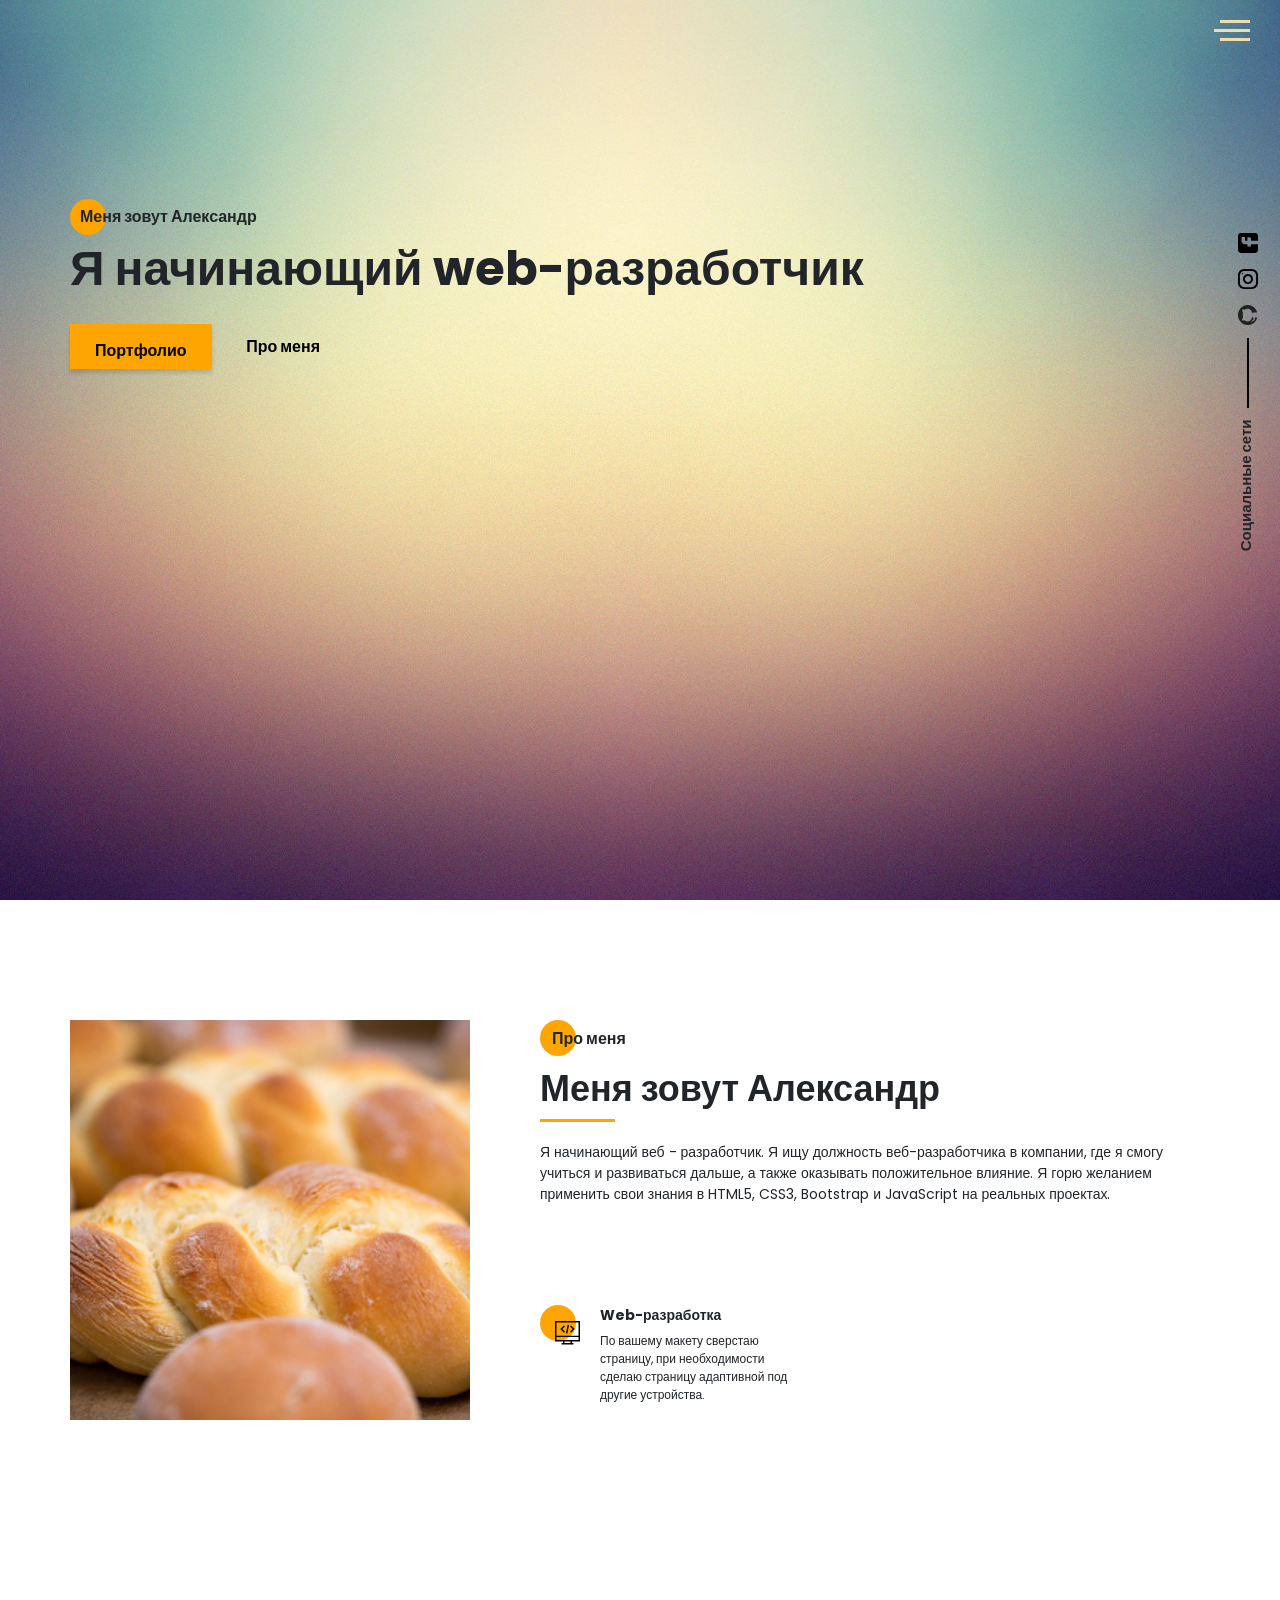
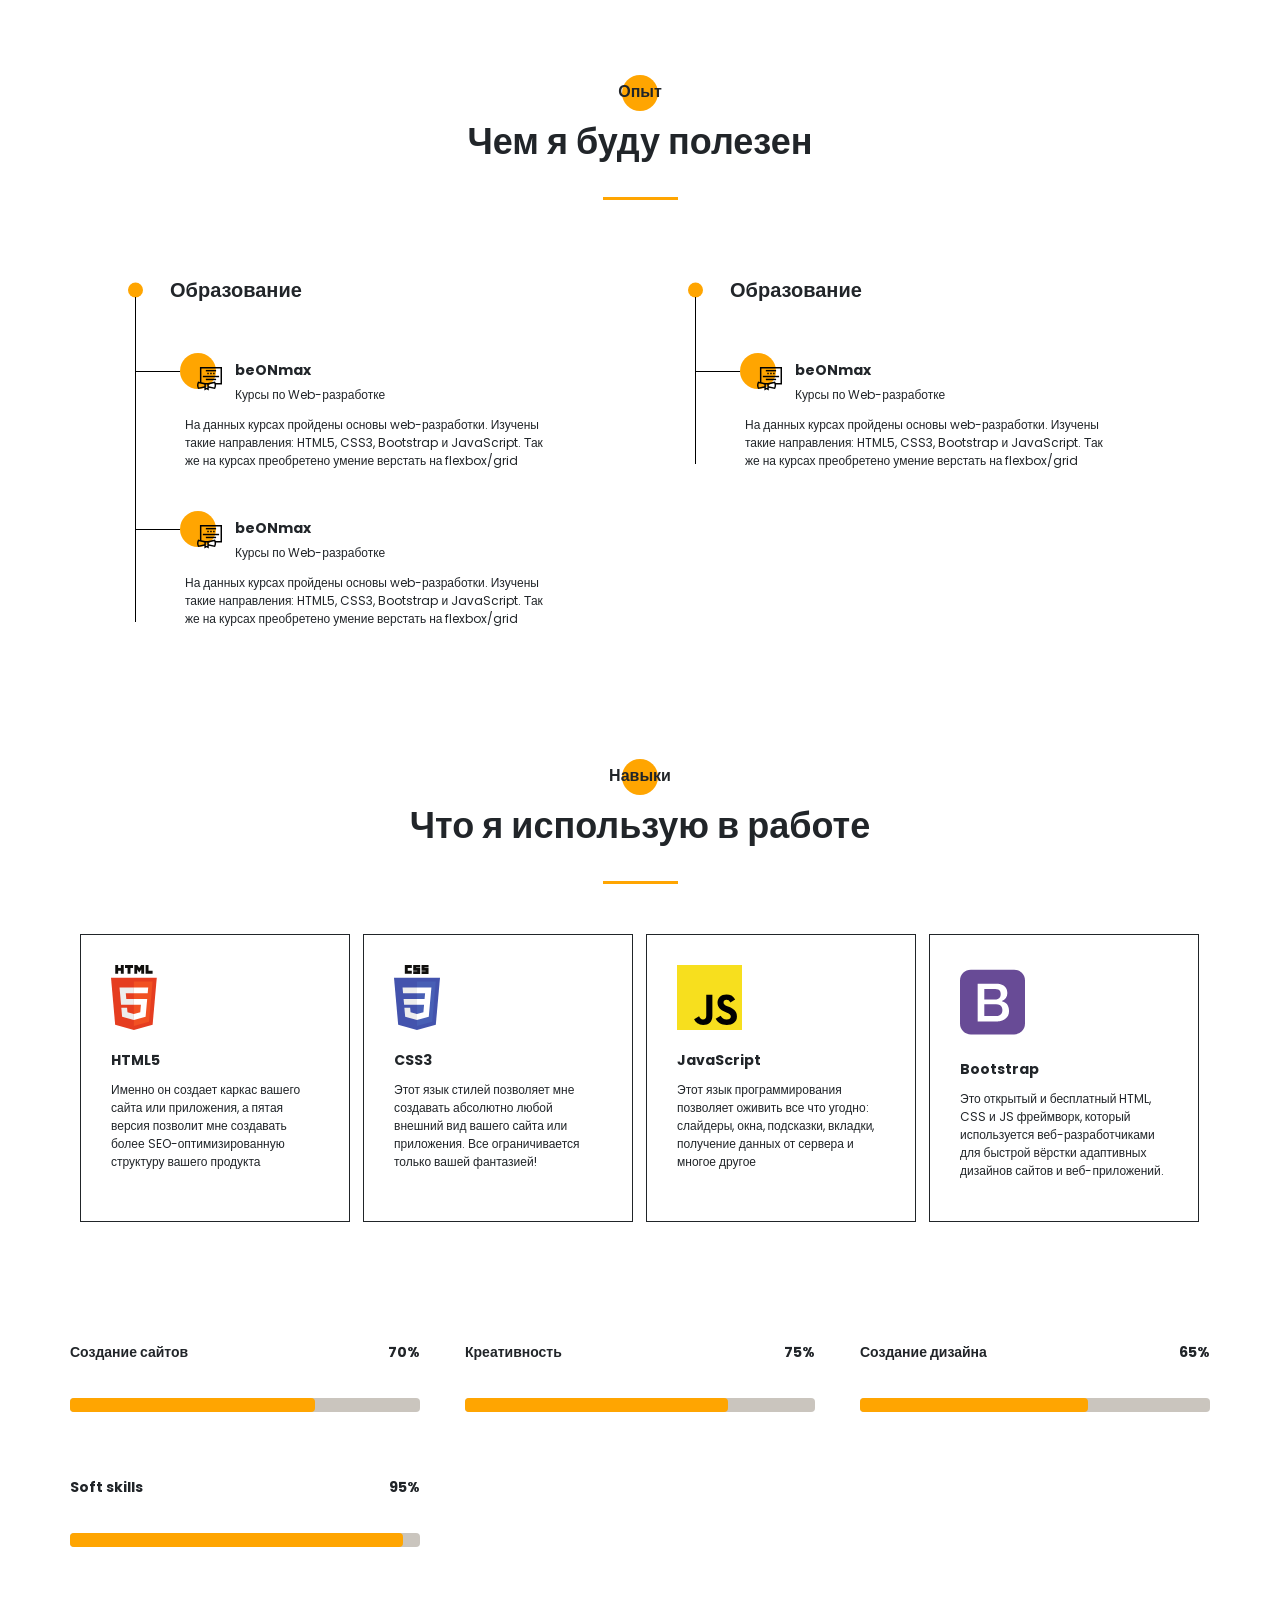
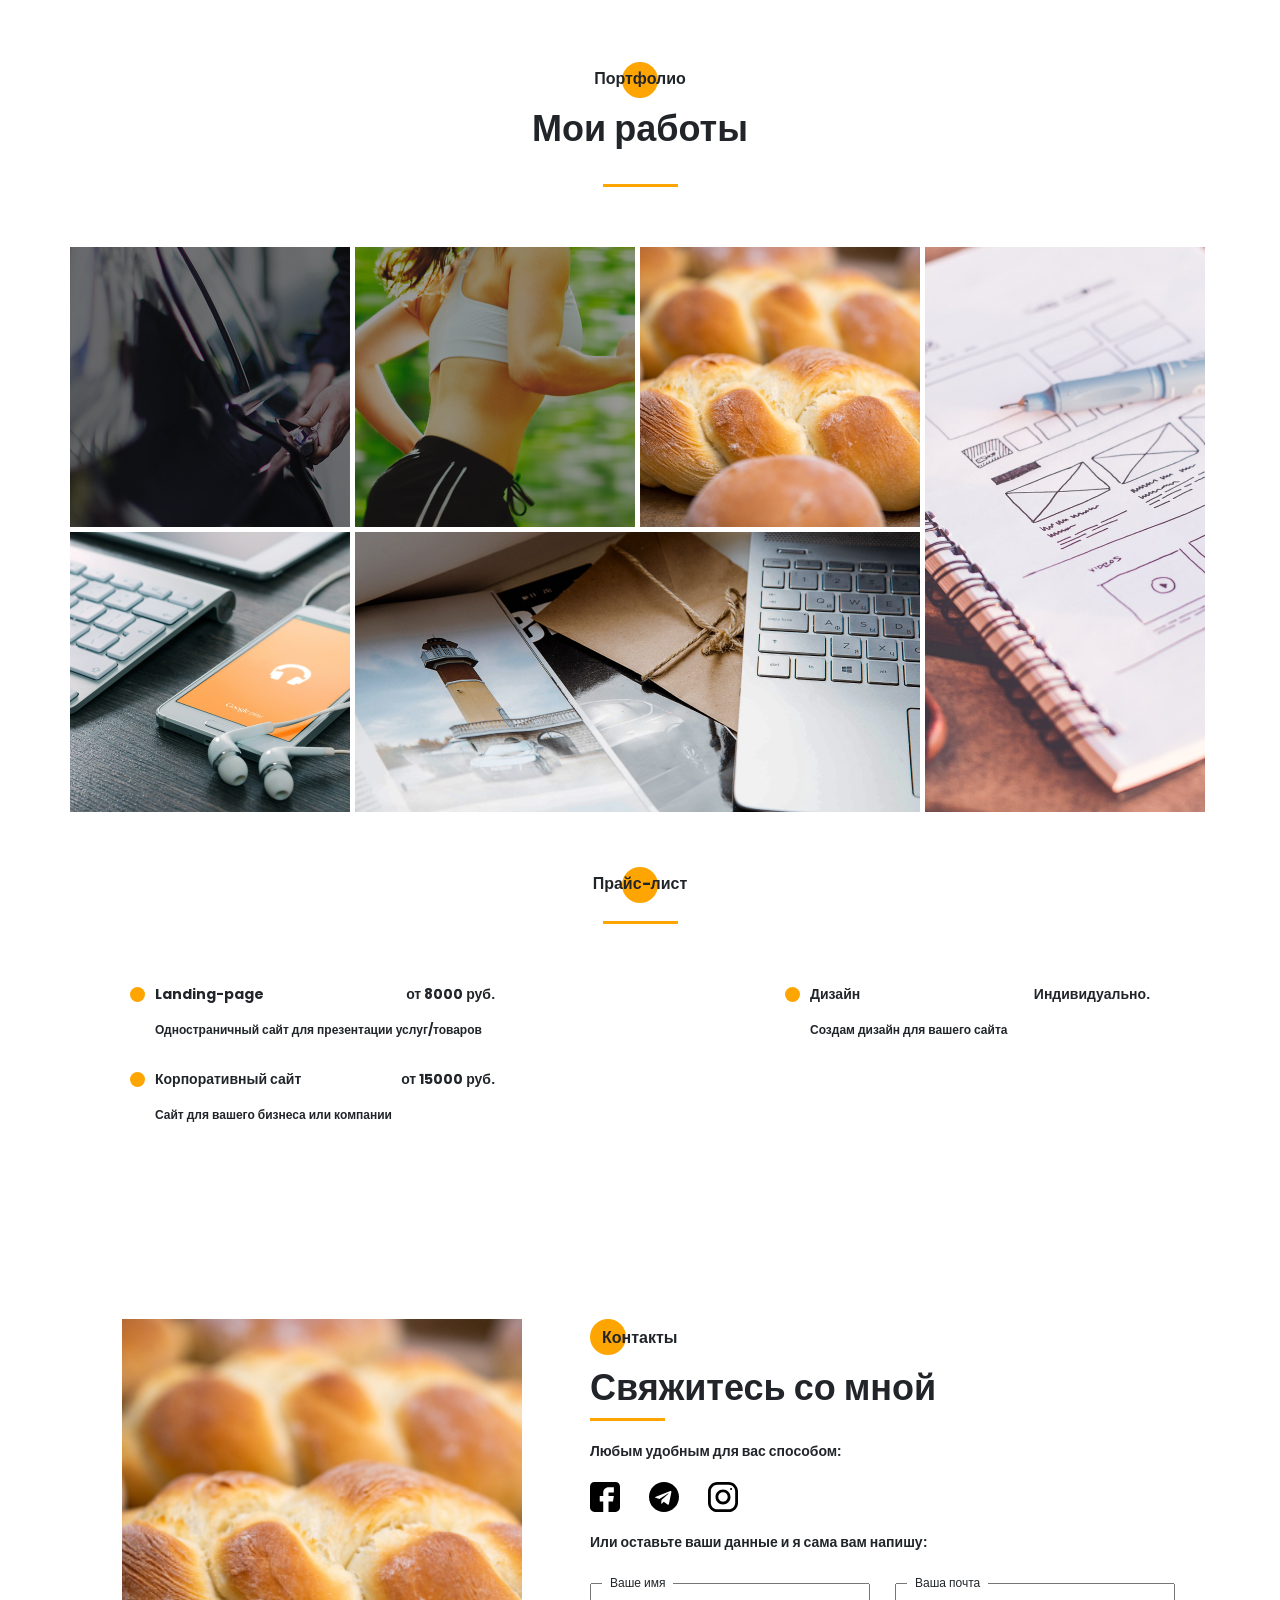
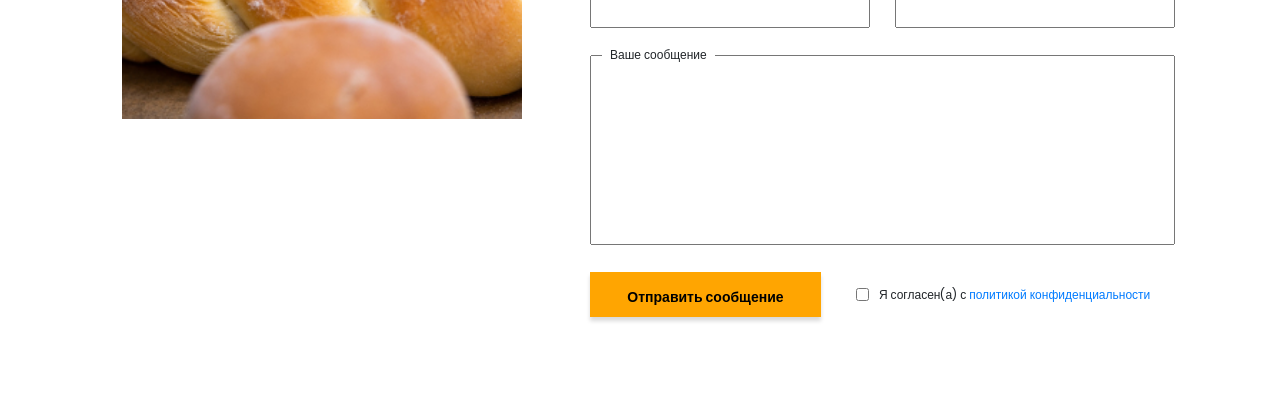
==== src/index.html @ ff9dccf9 "portfolio" ====
<!DOCTYPE html>
<html lang="ru">
<head>
    <!-- отредактировать метатеги -->
    <meta charset="UTF-8">
    <meta name="viewport" content="width=device-width, initial-scale=1.0">
    <meta http-equiv="X-UA-Compatible" content="ie=edge">
    <title>Portfolio</title>
    <meta name="title" content="Мое портфолио">
    <meta name="description" content="Здесь вы сможете ознакомиться с моими работами и узнать больше обо мне">

    <!-- Open Graph / Facebook -->
    <meta property="og:type" content="website">
    <meta property="og:url" content="https://metatags.io/">
    <meta property="og:title" content="Мое портфолио">
    <meta property="og:description" content="Здесь вы сможете ознакомиться с моими работами и узнать больше обо мне">
    <meta property="og:image" content="https://metatags.io/assets/meta-tags-16a33a6a8531e519cc0936fbba0ad904e52d35f34a46c97a2c9f6f7dd7d336f2.png">

    <!-- Twitter -->
    <meta property="twitter:card" content="summary_large_image">
    <meta property="twitter:url" content="https://metatags.io/">
    <meta property="twitter:title" content="Мое портфолио">
    <meta property="twitter:description" content="Здесь вы сможете ознакомиться с моими работами и узнать больше обо мне">
    <meta property="twitter:image" content="https://metatags.io/assets/meta-tags-16a33a6a8531e519cc0936fbba0ad904e52d35f34a46c97a2c9f6f7dd7d336f2.png">

    <!-- Favicon  -->
    <link rel="shortcut icon" href="icons/favicon/NK.png" type="image/x-icon">
    <link rel="icon" href="icons/favicon/NK.png" type="image/x-icon">
    <link rel="manifest" href="icons/favicon//manifest.json">
    <meta name="msapplication-TileColor" content="#ffffff">
    <meta name="msapplication-TileImage" content="icons/favicon//ms-icon-144x144.png">
    <meta name="theme-color" content="#ffffff">

    <link rel="stylesheet" href="css/style.min.css">
</head>
<body>
    <aside class="sidepanel">
        <a href="" class="sidepanel__link">
            <svg width="20" height="20" viewBox="0 0 20 20" fill="none" xmlns="http://www.w3.org/2000/svg">
            <path d="M-7.46167e-07 2.92969L-1.28061e-07 17.0703C-5.74539e-08 18.6856 1.31439 20 2.92969 20L17.0703 20C18.6856 20 20 18.6856 20 17.0703L20 11.1719L12.9297 11.1719L12.9297 13.5156L9.41406 13.5156L9.41406 11.1719L7.03125 11.1719C5.09262 11.1719 3.51562 9.59488 3.51562 7.65625L3.51562 4.10156L7.03125 4.10156L7.03125 7.65625L9.41406 7.65625L9.41406 4.10156L12.9297 4.6875L12.9297 7.65625L20 7.65625L20 2.92969C20 1.31439 18.6856 -8.16774e-07 17.0703 -7.46167e-07L2.92969 -1.28061e-07C1.31439 -5.74539e-08 -8.16774e-07 1.31439 -7.46167e-07 2.92969Z" fill="black"/>
            </svg>
            </a>
        <a href="" class="sidepanel__link"><svg width="20" height="20" viewBox="0 0 20 20" fill="none" xmlns="http://www.w3.org/2000/svg">
            <path d="M-6.01032e-07 6.25L-2.73196e-07 13.75C-1.22337e-07 17.2012 2.79875 20 6.25 20L13.75 20C17.2013 20 20 17.2012 20 13.75L20 6.25C20 2.79875 17.2012 -7.51891e-07 13.75 -6.01032e-07L6.25 -2.73196e-07C2.79875 -1.22337e-07 -7.51891e-07 2.79875 -6.01032e-07 6.25ZM13.75 1.875C16.1625 1.875 18.125 3.8375 18.125 6.25L18.125 13.75C18.125 16.1625 16.1625 18.125 13.75 18.125L6.25 18.125C3.8375 18.125 1.875 16.1625 1.875 13.75L1.875 6.25C1.875 3.8375 3.8375 1.875 6.25 1.875L13.75 1.875Z" fill="black"/>
            <path d="M5 10C5 12.7612 7.23875 15 10 15C12.7613 15 15 12.7612 15 10C15 7.23875 12.7612 5 10 5C7.23875 5 5 7.23875 5 10ZM13.125 10C13.125 11.7225 11.7225 13.125 10 13.125C8.27625 13.125 6.875 11.7225 6.875 10C6.875 8.2775 8.27625 6.875 10 6.875C11.7225 6.875 13.125 8.2775 13.125 10Z" fill="black"/>
            <path d="M5.29123 4.625C5.29123 4.25704 4.99295 3.95875 4.62499 3.95875C4.25703 3.95875 3.95874 4.25704 3.95874 4.625C3.95874 4.99296 4.25703 5.29125 4.62499 5.29125C4.99295 5.29125 5.29123 4.99296 5.29123 4.625Z" fill="black"/>
            </svg>
            </a>
        <a href="" class="sidepanel__link"><svg width="19" height="20" viewBox="0 0 19 20" fill="none" xmlns="http://www.w3.org/2000/svg">
            <path d="M-4.37114e-07 9.99951C-1.95608e-07 15.5245 4.36167 19.9995 9.74107 19.9995C14.0457 19.9995 17.6962 17.1345 18.9832 13.162C19.0749 12.662 18.7734 12.4787 18.5148 12.4787C18.2835 12.4787 17.6706 12.487 16.8585 12.4912C17.4459 15.2728 15.5517 15.8595 15.5517 15.8595C14.4274 16.3145 14.1267 16.972 14.1267 16.972C13.5228 17.8778 13.5352 16.902 13.5352 16.902C13.603 15.8978 14.5389 15.3703 14.5389 15.3703C16.0283 14.4787 15.5979 13.0295 15.3493 12.4578C14.719 12.3678 14.2903 12.1103 14.0466 11.8245C13.8029 14.0453 12.9652 16.3795 9.23304 16.3795C8.16988 16.3795 7.30085 15.992 6.61933 15.3503C6.37316 15.4628 5.3827 15.8003 4.04116 15.2628C4.04116 15.2628 3.78012 14.4253 5.03988 12.5128C4.82345 11.7128 4.71606 10.8628 4.7111 10.0128C4.71606 9.16284 4.82345 8.31285 5.03988 7.51284C3.78012 5.61285 4.04116 4.77535 4.04116 4.77535C5.3827 4.23785 6.37316 4.57534 6.61933 4.67535C7.30085 4.03785 8.16988 3.65035 9.23304 3.65035C12.9752 3.65035 13.7987 5.98784 14.0383 8.21284C14.3307 7.86284 14.928 7.53784 15.8408 7.53784C17.1444 7.53784 18.1918 7.55034 18.5082 7.55034C18.7635 7.55034 19.0683 7.37534 18.9708 6.86284C17.692 2.86201 14.0391 -0.000488895 9.74107 -0.000488707C4.36167 -0.000488472 -6.7851e-07 4.47701 -4.37114e-07 9.99951Z" fill="#212121"/>
            </svg>
            </a>
        <div class="sidepanel__divider"></div>
        <div class="sidepanel__text"><span>Социальные сети</span></div>
    </aside>
    <div class="menu">
        <div class="menu__block">
            <div class="menu__close">
                <svg width="29" height="30" viewBox="0 0 29 30" fill="none" xmlns="http://www.w3.org/2000/svg">
                <path d="M17.1568 14.5231L28.4489 3.23075C29.1837 2.49623 29.1837 1.30861 28.4489 0.574085C27.7144 -0.160437 26.5267 -0.160437 25.7922 0.574085L14.4998 11.8665L3.20781 0.574085C2.47295 -0.160437 1.28567 -0.160437 0.551149 0.574085C-0.183716 1.30861 -0.183716 2.49623 0.551149 3.23075L11.8432 14.5231L0.551149 25.8155C-0.183716 26.55 -0.183716 27.7376 0.551149 28.4721C0.917206 28.8385 1.39852 29.0226 1.87948 29.0226C2.36045 29.0226 2.84141 28.8385 3.20781 28.4721L14.4998 17.1798L25.7922 28.4721C26.1586 28.8385 26.6396 29.0226 27.1205 29.0226C27.6015 29.0226 28.0825 28.8385 28.4489 28.4721C29.1837 27.7376 29.1837 26.55 28.4489 25.8155L17.1568 14.5231Z" fill="black"/>
                </svg>
            </div>
            <nav>
                <ul class="menu__list">
                    <li class="menu__link"><a href="#">ПРО МЕНЯ</a></li>
                    <li class="menu__link"><a href="#">МОЙ ОПЫТ</a></li>
                    <li class="menu__link"><a href="#">МОИ НАВЫКИ</a></li>
                    <li class="menu__link"><a href="#">МОИ РАБОТЫ</a></li>
                    <li class="menu__link"><a href="#">ПРАЙС-ЛИСТ</a></li>
                    <li class="menu__link"><a href="#">КОНТАКТЫ</a></li>
                </ul>
            </nav>
            <div class="menu__social">
                <a href="#">
                    <svg width="20" height="20" viewBox="0 0 20 20" fill="none" xmlns="http://www.w3.org/2000/svg">
                    <path d="M17.0698 0L2.9292 0C1.3139 0 -0.000488281 1.31439 -0.000488281 2.92969L-0.000488281 17.0703C-0.000488281 18.6856 1.3139 20 2.9292 20L8.82764 20L8.82764 12.9297L6.48389 12.9297L6.48389 9.41406L8.82764 9.41406L8.82764 7.03125C8.82764 5.09262 10.4046 3.51563 12.3433 3.51563L15.8979 3.51563L15.8979 7.03125L12.3433 7.03125L12.3433 9.41406L15.8979 9.41406L15.312 12.9297L12.3433 12.9297L12.3433 20L17.0698 20C18.6851 20 19.9995 18.6856 19.9995 17.0703L19.9995 2.92969C19.9995 1.31439 18.6851 0 17.0698 0Z" fill="black"/>
                    </svg>
                    </a>
                <a href="#"><svg width="20" height="20" viewBox="0 0 20 20" fill="none" xmlns="http://www.w3.org/2000/svg">
                    <path d="M13.7495 0L6.24951 0C2.79826 0 -0.000488281 2.79875 -0.000488281 6.25L-0.000488281 13.75C-0.000488281 17.2013 2.79826 20 6.24951 20L13.7495 20C17.2008 20 19.9995 17.2013 19.9995 13.75L19.9995 6.25C19.9995 2.79875 17.2008 0 13.7495 0ZM18.1245 13.75C18.1245 16.1625 16.162 18.125 13.7495 18.125L6.24951 18.125C3.83701 18.125 1.87451 16.1625 1.87451 13.75L1.87451 6.25C1.87451 3.8375 3.83701 1.875 6.24951 1.875L13.7495 1.875C16.162 1.875 18.1245 3.8375 18.1245 6.25L18.1245 13.75Z" fill="black"/>
                    <path d="M9.99951 5C7.23826 5 4.99951 7.23875 4.99951 10C4.99951 12.7613 7.23826 15 9.99951 15C12.7608 15 14.9995 12.7613 14.9995 10C14.9995 7.23875 12.7608 5 9.99951 5ZM9.99951 13.125C8.27701 13.125 6.87451 11.7225 6.87451 10C6.87451 8.27625 8.27701 6.875 9.99951 6.875C11.722 6.875 13.1245 8.27625 13.1245 10C13.1245 11.7225 11.722 13.125 9.99951 13.125Z" fill="black"/>
                    <path d="M15.3745 5.29123C15.7425 5.29123 16.0408 4.99295 16.0408 4.62499C16.0408 4.25703 15.7425 3.95874 15.3745 3.95874C15.0065 3.95874 14.7083 4.25703 14.7083 4.62499C14.7083 4.99295 15.0065 5.29123 15.3745 5.29123Z" fill="black"/>
                    </svg></a>
                <a href="#"><svg width="20" height="19" viewBox="0 0 20 19" fill="none" xmlns="http://www.w3.org/2000/svg">
                    <path d="M10 0C4.475 0 0 4.36167 0 9.74107C0 14.0457 2.865 17.6962 6.8375 18.9832C7.3375 19.0749 7.52083 18.7734 7.52083 18.5148C7.52083 18.2835 7.5125 17.6706 7.50833 16.8585C4.72667 17.4459 4.14 15.5517 4.14 15.5517C3.685 14.4274 3.0275 14.1267 3.0275 14.1267C2.12167 13.5228 3.0975 13.5352 3.0975 13.5352C4.10167 13.603 4.62917 14.5389 4.62917 14.5389C5.52083 16.0283 6.97 15.5979 7.54167 15.3493C7.63167 14.719 7.88917 14.2903 8.175 14.0466C5.95417 13.8029 3.62 12.9652 3.62 9.23304C3.62 8.16988 4.0075 7.30085 4.64917 6.61934C4.53667 6.37317 4.19917 5.3827 4.73667 4.04116C4.73667 4.04116 5.57417 3.78012 7.48667 5.03988C8.28667 4.82345 9.13667 4.71606 9.98667 4.7111C10.8367 4.71606 11.6867 4.82345 12.4867 5.03988C14.3867 3.78012 15.2242 4.04116 15.2242 4.04116C15.7617 5.3827 15.4242 6.37317 15.3242 6.61934C15.9617 7.30085 16.3492 8.16988 16.3492 9.23304C16.3492 12.9752 14.0117 13.7987 11.7867 14.0383C12.1367 14.3307 12.4617 14.928 12.4617 15.8408C12.4617 17.1444 12.4492 18.1918 12.4492 18.5082C12.4492 18.7635 12.6242 19.0683 13.1367 18.9708C17.1375 17.692 20 14.0391 20 9.74107C20 4.36167 15.5225 0 10 0Z" fill="#212121"/>
                    </svg>
                    </a>
            </div>
        </div>
        <div class="menu__overlay"></div>
    </div>
    <section class="promo">
        <div class="hamburger">
            <span></span>
            <span class="long"></span>
            <span></span>
        </div>
        <div class="container">
            <div class="title title__fz16 promo__subtitle">Меня зовут Александр</div>
            <h1 class="title title__fz48 promo__title">
                Я начинающий web-разработчик 
            </h1>
            <div class="promo__btn">
                <a href="#" class="promo__link btn">Портфолио</a>
                <a href="#" class="promo__link ">Про меня</a>
            </div>
        </div>
    </section>
    <section class="about">
        <div class="container">
            <div class="about__wrapper">
                <div class="about__photo">
                    <img src="img/works/bread.jpg" alt="">
                </div>
                <div class="about__descr">
                    <h2 class="title title__fz16 about__title">Про меня </h2>
                    <div class="title title__fz36 about__subtitle">
                    Меня зовут Александр
                    </div>
                    <div class="divider"></div>
                    <p class="about__text">
                    Я начинающий веб - разработчик. Я ищу должность веб-разработчика в  компании, где я смогу учиться и развиваться дальше, а также оказывать положительное влияние. Я горю желанием применить свои знания в HTML5, CSS3, Bootstrap  и JavaScript на реальных проектах.

                    </p>
                </div>
                <div class="about__skills">
                    <div class="about__skills-item">
                        <div class="about__skills-circle">
                            <img  src="icons/about_me/web_development.svg" alt="">
                        </div>
                        <div class="">
                            <div class="title title__fz14">Web-разработка</div>
                            <div class="about__skills-text">
                                По вашему макету сверстаю страницу, при необходимости сделаю страницу адаптивной под другие устройства.
                            </div>
                        </div>
                    </div>
                    
                </div>
            </div>
        </div>
    </section>
    <section class="resume">
        <div class="container">
            <h2 class="title title__fz16 title__section-title">Опыт </h2>
                <div class="title title_fz36 title__section-subtitle">
                    Чем я буду полезен
                </div>
            <div class="divider"></div>
            <div class="resume__wrapper">
                <div class="resume__column">
                    <h3 class="title title__fz20 resume__column-title">Образование</h3>
                    <ul>
                        <li>
                            <div class="resume__item">
                                <div class="resume__item-head">
                                    <div class="resume__item-icon">
                                        <img src="icons/experience/courses.svg" alt="courses">
                                    </div>
                                    <h4 class="title title__fz14">beONmax</h4>
                                    <div class="resume__item-location">Курсы по Web-разработке</div>
                                </div>
                                <div class="resume__item-body">
                                    На данных курсах пройдены основы web-разработки. Изучены такие направления: HTML5, CSS3, Bootstrap  и JavaScript. Так же на курсах преобретено умение верстать на flexbox/grid  
                                </div>
                            </div>
                        </li>
                    </ul>
                    <ul>
                        <li>
                            <div class="resume__item">
                                <div class="resume__item-head">
                                    <div class="resume__item-icon">
                                        <img src="icons/experience/courses.svg" alt="courses">
                                    </div>
                                    <h4 class="title title__fz14">beONmax</h4>
                                    <div class="resume__item-location">Курсы по Web-разработке</div>
                                </div>
                                <div class="resume__item-body">
                                    На данных курсах пройдены основы web-разработки. Изучены такие направления: HTML5, CSS3, Bootstrap  и JavaScript. Так же на курсах преобретено умение верстать на flexbox/grid  
                                </div>
                            </div>
                        </li>
                    </ul>
                </div>
                <div class="resume__column">
                    <h3 class="title title__fz20 resume__column-title">Образование</h3>
                    <ul>
                        <li>
                            <div class="resume__item">
                                <div class="resume__item-head">
                                    <div class="resume__item-icon">
                                        <img src="icons/experience/courses.svg" alt="courses">
                                    </div>
                                    <h4 class="title title__fz14">beONmax</h4>
                                    <div class="resume__item-location">Курсы по Web-разработке</div>
                                </div>
                                <div class="resume__item-body">
                                    На данных курсах пройдены основы web-разработки. Изучены такие направления: HTML5, CSS3, Bootstrap  и JavaScript. Так же на курсах преобретено умение верстать на flexbox/grid  
                                </div>
                            </div>
                        </li>
                    </ul>
                </div>
            </div>
        </div>
    </section>
    <section class="tools">
        <div class="container">
            <h2 class="title title__fz16 title__section-title">Навыки </h2>
                <div class="title title__fz36 title__section-subtitle">
                    Что я использую в работе
                </div>
            <div class="divider"></div>
            <div class="tools__wrapper">
                <div class="tools__column">
                    <div class="tools__img">
                        <img src="icons/skills/html5.svg" alt="">
                    </div>
                    <h4 class="title title__fz14">HTML5</h4>
                    <p class="tools__text">
                        Именно он создает каркас вашего сайта или приложения, а пятая версия позволит мне создавать более SEO-оптимизированную структуру вашего продукта
                    </p>
                </div>
                <div class="tools__column">
                    <div class="tools__img">
                        <img src="icons/skills/css3.svg" alt="">
                    </div>
                    <h4 class="title title__fz14">CSS3</h4>
                    <p class="tools__text">
                        Этот язык стилей позволяет мне создавать абсолютно любой внешний вид вашего сайта или приложения. Все ограничивается только вашей фантазией!
                    </p>
                </div>
                <div class="tools__column">
                    <div class="tools__img">
                        <img src="icons/skills/js.svg" alt="">
                    </div>
                    <h4 class="title title__fz14">JavaScript</h4>
                    <p class="tools__text">
                        Этот язык программирования позволяет оживить все что угодно: слайдеры, окна, подсказки, вкладки, получение данных от сервера и многое другое
                    </p>
                </div>
                <div class="tools__column">
                    <div class="tools__img">
                        <img src="icons/skills/bootstrap-brands.svg" alt="">
                    </div>
                    <h4 class="title title__fz14">Bootstrap</h4>
                    <p class="tools__text">
                        Это открытый и бесплатный HTML, CSS и JS фреймворк, который используется веб-разработчиками для быстрой вёрстки адаптивных дизайнов сайтов и веб-приложений.
                    </p>
                </div>
            </div>
            <div class="tools__skills">
                <div class="tools__skills-ratings">
                    <div class="title title__fz14 tools__title">Создание сайтов </div>
                    <div class="title title__fz14 tools__skills-counter">70%</div>
                    <div class="tools__skills-line">
                        <span ></span>
                    </div>
                </div>
                <div class="tools__skills-ratings">
                    <div class="title title__fz14 tools__title">Креативность </div>
                    <div class="title title__fz14 tools__skills-counter">75%</div>
                    <div class="tools__skills-line">
                        <span ></span>
                    </div>
                </div>
                <div class="tools__skills-ratings">
                    <div class="title title__fz14 tools__title">Создание дизайна </div>
                    <div class="title title__fz14 tools__skills-counter">65%</div>
                    <div class="tools__skills-line">
                        <span ></span>
                    </div>
                </div>
                <div class="tools__skills-ratings">
                    <div class="title title__fz14 tools__title">Soft skills </div>
                    <div class="title title__fz14 tools__skills-counter">95%</div>
                    <div class="tools__skills-line">
                        <span ></span>
                    </div>
                </div>
            </div>
        </div>
    </section>
    <section class="portfolio">
        <div class="container">
            <h2 class="title title__fz16 title__section-title">Портфолио </h2>
            <div class="title title_fz36 title__section-subtitle">
                Мои работы
            </div>
        <div class="divider"></div>
        <div class="portfolio__wrapper">
            <a href="#" class="portfolio__item">
                <img src="img/works/uber.jpg" alt="uber">
            </a>
            <a href="#" class="portfolio__item">
                <img src="img/works/pulse.jpg" alt="pulse">
            </a>
            <a href="#" class="portfolio__item">
                <img src="img/works/bread.jpg" alt="bread">
            </a>
            <a href="#" class="portfolio__item vertical">
                <img src="img/works/plans.jpg" alt="plans">
            </a>
            <a href="#" class="portfolio__item">
                <img src="img/works/ipad.jpg" alt="ipad">
            </a>
            <a href="#" class="portfolio__item horizontal">
                <img src="img/works/mac.jpg" alt="mac">
            </a>
        </div>
        </div>
    </section>
    <section class="price">
        <div class="container">
            <h2 class="title title__fz16 title__section-title">Прайс-лист</h2>
            <div class="divider"></div>
            <div class="price__wrapper">
                <div class="price__item">
                    <div class="title title__fz14 price__title">Landing-page </div>
                    <div class="title title__fz14 price__item-counter">от 8000 руб.</div>
                    <div class="title title__fz12 price__item-text">
                        Одностраничный сайт для презентации услуг/товаров
                    </div>
                </div>
                <div class="price__item">
                    <div class="title title__fz14 price__title">Дизайн </div>
                    <div class="title title__fz14 price__item-counter">Индивидуально.</div>
                    <div class="title title__fz12 price__item-text">
                        Создам дизайн для вашего сайта
                    </div>
                </div>
                <div class="price__item">
                    <div class="title title__fz14 price__title">Корпоративный сайт </div>
                    <div class="title title__fz14 price__item-counter">от 15000 руб.</div>
                    <div class="title title__fz12 price__item-text">
                        Сайт для вашего бизнеса или компании
                    </div>
                </div>
            </div>
        </div>
    </section>
    <section class="contacts">
        <div class="container">
            <div class="contacts__wrapper">
                <div class="contacts__photo">
                    <img src="img/works/bread.jpg" alt="">
                </div>
                <div class="contacts__descr">
                    <h2 class="title title__fz16  contacts__title">Контакты </h2>
                    <div class="title title_fz48 contacts__subtitle">Свяжитесь со мной</div>
                    <div class="divider"></div>
                    <div class="title title__fz14 contacts__text">
                        Любым удобным для вас способом:
                    </div>
                    <div class="contacts__social">
                        <a href="" class="contacts__link">
                            <img src="icons/social/Facebook (1).svg" alt="Facebook">
                        </a>
                        <a href="" class="contacts__link">
                            <img src="icons/social/telegram.svg" alt=""telegram>
                        </a>
                        <a href="" class="contacts__link">
                            <img src="icons/social//Instagram (1).svg" alt="Instagram">
                        </a>
                        
                    </div>
                    <div class="title title__fz14 contacts__text">
                        Или оставьте ваши данные и я сама вам напишу:
                    </div>

                    <form action="#" class="contacts__form">
                        <div class="contacts__input">
                            <input required name="name" id="name" type="text">
                            <label for="name">Ваше имя</label>
                        </div>
                        <div class="contacts__input">
                            <input required name="email" id="email" type="email">
                            <label for="email">Ваша почта</label>
                        </div>
                        <div class="contacts__textarea">
                            <textarea name="text" id="text" ></textarea>
                            <label for="text">Ваше сообщение</label>
                        </div>
                        <div class="contacts__triggers">
                            <button class="contacts__btn btn">Отправить сообщение</button>
                            <div class="contacts__policy">
                                <input required type="checkbox">
                                <span>Я согласен(а) с <a href="policy.html">политикой конфиденциальности</a></span>
                            </div>
                        </div>

                    </form>
                </div>
            </div>
        </div>
    </section>
    <script src="js/script.js"></script>
</body>
</html>
---- src/css/style.min.css ----
/*!
 * Bootstrap Reboot v4.3.1 (https://getbootstrap.com/)
 * Copyright 2011-2019 The Bootstrap Authors
 * Copyright 2011-2019 Twitter, Inc.
 * Licensed under MIT (https://github.com/twbs/bootstrap/blob/master/LICENSE)
 * Forked from Normalize.css, licensed MIT (https://github.com/necolas/normalize.css/blob/master/LICENSE.md)
 */@import url("https://fonts.googleapis.com/css2?family=Poppins:wght@500;700&display=swap");*,::after,::before{-webkit-box-sizing:border-box;box-sizing:border-box}html{font-family:sans-serif;line-height:1.15;-webkit-text-size-adjust:100%;-webkit-tap-highlight-color:transparent}article,aside,figcaption,figure,footer,header,hgroup,main,nav,section{display:block}body{margin:0;font-family:-apple-system,BlinkMacSystemFont,"Segoe UI",Roboto,"Helvetica Neue",Arial,"Noto Sans",sans-serif,"Apple Color Emoji","Segoe UI Emoji","Segoe UI Symbol","Noto Color Emoji";font-size:1rem;font-weight:400;line-height:1.5;color:#212529;text-align:left;background-color:#fff}[tabindex="-1"]:focus{outline:0 !important}hr{-webkit-box-sizing:content-box;box-sizing:content-box;height:0;overflow:visible}h1,h2,h3,h4,h5,h6{margin-top:0;margin-bottom:.5rem}p{margin-top:0;margin-bottom:1rem}abbr[data-original-title],abbr[title]{text-decoration:underline;-webkit-text-decoration:underline dotted;text-decoration:underline dotted;cursor:help;border-bottom:0;-webkit-text-decoration-skip-ink:none;text-decoration-skip-ink:none}address{margin-bottom:1rem;font-style:normal;line-height:inherit}dl,ol,ul{margin-top:0;margin-bottom:1rem}ol ol,ol ul,ul ol,ul ul{margin-bottom:0}dt{font-weight:700}dd{margin-bottom:.5rem;margin-left:0}blockquote{margin:0 0 1rem}b,strong{font-weight:bolder}small{font-size:80%}sub,sup{position:relative;font-size:75%;line-height:0;vertical-align:baseline}sub{bottom:-.25em}sup{top:-.5em}a{color:#007bff;text-decoration:none;background-color:transparent}a:hover{color:#0056b3;text-decoration:underline}a:not([href]):not([tabindex]){color:inherit;text-decoration:none}a:not([href]):not([tabindex]):focus,a:not([href]):not([tabindex]):hover{color:inherit;text-decoration:none}a:not([href]):not([tabindex]):focus{outline:0}code,kbd,pre,samp{font-family:SFMono-Regular,Menlo,Monaco,Consolas,"Liberation Mono","Courier New",monospace;font-size:1em}pre{margin-top:0;margin-bottom:1rem;overflow:auto}figure{margin:0 0 1rem}img{vertical-align:middle;border-style:none}svg{overflow:hidden;vertical-align:middle}table{border-collapse:collapse}caption{padding-top:.75rem;padding-bottom:.75rem;color:#6c757d;text-align:left;caption-side:bottom}th{text-align:inherit}label{display:inline-block;margin-bottom:.5rem}button{border-radius:0}button:focus{outline:1px dotted;outline:5px auto -webkit-focus-ring-color}button,input,optgroup,select,textarea{margin:0;font-family:inherit;font-size:inherit;line-height:inherit}button,input{overflow:visible}button,select{text-transform:none}select{word-wrap:normal}[type=button],[type=reset],[type=submit],button{-webkit-appearance:button}[type=button]:not(:disabled),[type=reset]:not(:disabled),[type=submit]:not(:disabled),button:not(:disabled){cursor:pointer}[type=button]::-moz-focus-inner,[type=reset]::-moz-focus-inner,[type=submit]::-moz-focus-inner,button::-moz-focus-inner{padding:0;border-style:none}input[type=checkbox],input[type=radio]{-webkit-box-sizing:border-box;box-sizing:border-box;padding:0}input[type=date],input[type=datetime-local],input[type=month],input[type=time]{-webkit-appearance:listbox}textarea{overflow:auto;resize:vertical}fieldset{min-width:0;padding:0;margin:0;border:0}legend{display:block;width:100%;max-width:100%;padding:0;margin-bottom:.5rem;font-size:1.5rem;line-height:inherit;color:inherit;white-space:normal}progress{vertical-align:baseline}[type=number]::-webkit-inner-spin-button,[type=number]::-webkit-outer-spin-button{height:auto}[type=search]{outline-offset:-2px;-webkit-appearance:none}[type=search]::-webkit-search-decoration{-webkit-appearance:none}::-webkit-file-upload-button{font:inherit;-webkit-appearance:button}output{display:inline-block}summary{display:list-item;cursor:pointer}template{display:none}[hidden]{display:none !important}*{font-family:'Poppins', sans-serif;margin:0;padding:0}.container{width:1140px;margin:0 auto}.divider{width:75px;height:3px;background-color:#FFA501;margin:25px auto 0 auto}.promo{min-height:100vh;position:relative;background:url("../img/main.bg.jpg") no-repeat 50%/cover;padding-top:205px}.promo__title{margin-top:10px}.promo__subtitle{position:relative;padding-left:10px;z-index:2}.promo__subtitle:before{position:absolute;z-index:-1;top:-25%;left:0;content:'';width:36px;height:36px;border-radius:100%;background:#FFA501}.promo__btn{margin-top:25px;display:-webkit-box;display:-ms-flexbox;display:flex;width:250px;-webkit-box-align:center;-ms-flex-align:center;align-items:center;-webkit-box-pack:justify;-ms-flex-pack:justify;justify-content:space-between}.promo__link{color:#000;font-weight:bold}.promo__link:hover{color:#000;text-decoration:none}.title{font-weight:bold;font-size:36px;line-height:60px}.title__fz12{font-size:12px;line-height:18px}.title__fz14{font-size:14px;line-height:21px}.title__fz16{font-size:16px;line-height:24px}.title__fz20{font-size:20px}.title__fz36{font-size:36px}.title__fz48{font-size:48px}.title__section-title{position:relative;text-align:center}.title__section-title:before{position:absolute;z-index:-1;top:-25%;left:0;content:'';width:36px;height:36px;border-radius:100%;background:#FFA501}.title__section-title:before{top:-5px;left:50%;-webkit-transform:translateX(-50%);transform:translateX(-50%)}.title__section-subtitle{text-align:center}.btn{height:45px;background:#FFA501;-webkit-box-shadow:0px 4px 4px rgba(0,0,0,0.15);box-shadow:0px 4px 4px rgba(0,0,0,0.15);padding:15px 25px}.sidepanel{position:fixed;display:-webkit-box;display:-ms-flexbox;display:flex;-webkit-box-orient:vertical;-webkit-box-direction:normal;-ms-flex-direction:column;flex-direction:column;-webkit-box-pack:justify;-ms-flex-pack:justify;justify-content:space-between;-webkit-box-align:center;-ms-flex-align:center;align-items:center;height:340px;z-index:1;top:230px;right:20px}.sidepanel__link{-webkit-transition:all 0.8s;transition:all 0.8s}.sidepanel__link:hover{-webkit-transform:rotate(90deg);transform:rotate(90deg)}.sidepanel__divider{width:2px;height:70px;background-color:#000}.sidepanel__text{font-size:15px;font-weight:bold;height:150px;width:25px}.sidepanel__text span{-webkit-transform:rotate(-90deg) translate(-30%, -285%);transform:rotate(-90deg) translate(-30%, -285%);display:block;width:150px}.about{padding-top:120px}.about__wrapper{display:-ms-grid;display:grid;-ms-grid-columns:400px 670px;grid-template-columns:400px 670px;-ms-grid-rows:minmax(245px, auto) minmax(255px, auto);grid-template-rows:minmax(245px, auto) minmax(255px, auto);grid-auto-rows:minmax(245px, auto);-webkit-column-gap:70px;column-gap:70px;row-gap:40px}.about__photo{-ms-grid-row:1;-ms-grid-row-span:2;grid-row:1/3}.about__photo img{width:100%}.about__descr{padding-top:6px}.about__descr .divider{margin:0}.about__title{position:relative;padding:1px 0 0 12px}.about__title:before{position:absolute;z-index:-1;top:-25%;left:0;content:'';width:36px;height:36px;border-radius:100%;background:#FFA501}.about__text{margin-top:20px;font-size:14px;line-height:21px}.about__skills{display:-ms-grid;display:grid;-ms-grid-rows:(minmax(115px, auto))[2];-ms-grid-columns:(260px)[2];grid-template:repeat(2, minmax(115px, auto))/repeat(2, 260px);grid-auto-rows:1fr;-webkit-column-gap:50px;column-gap:50px;row-gap:20px}.about__skills-item{display:-ms-grid;display:grid;-ms-grid-columns:40px 200px;grid-template-columns:40px 200px;-webkit-column-gap:20px;column-gap:20px}.about__skills-circle{position:relative;padding:15px 0 0 15px}.about__skills-circle:before{position:absolute;z-index:-1;top:-25%;left:0;content:'';width:36px;height:36px;border-radius:100%;background:#FFA501}.about__skills-circle:before{top:0;left:0}.about__skills-text{margin-top:6px;font-size:12px;line-height:18px}.hamburger{position:absolute;top:20px;right:30px;height:21px;display:-webkit-box;display:-ms-flexbox;display:flex;-webkit-box-pack:justify;-ms-flex-pack:justify;justify-content:space-between;-webkit-box-orient:vertical;-webkit-box-direction:normal;-ms-flex-direction:column;flex-direction:column;-webkit-box-align:end;-ms-flex-align:end;align-items:flex-end;cursor:pointer}.hamburger span{display:block;width:30px;height:3px;background:#f2dcaa}.hamburger span.long{width:36px}.menu{position:fixed;top:0;left:-100%;width:100%;height:100vh;z-index:10;visibility:hidden;opacity:0;-webkit-transition:all 1s;transition:all 1s}.menu.active{left:0;visibility:visible;opacity:1}.menu__block{padding-top:140px;padding-left:40px;position:relative;width:345px;background-color:rgba(255,165,1,0.4);height:100%;-webkit-transition:all 1s;transition:all 1s;z-index:10}.menu__close{position:absolute;top:25px;right:25px;cursor:pointer}.menu__list{list-style-type:none;padding-left:35px}.menu__link{position:relative;font-weight:bold;font-size:24px;line-height:36px;margin-bottom:15px;color:#ffffff}.menu__link:before{content:'';position:absolute;left:-35px;top:10px;width:15px;height:15px;border-radius:100%;border:1px solid #000;-webkit-transition:all 1s;transition:all 1s}.menu__link:hover:before{background-color:#fff}.menu__link a{color:#5a3131}.menu__social{margin:0 auto;width:90px;left:50%;-webkit-transform:translateX(-50%);transform:translateX(-50%);position:absolute;bottom:50px;display:-webkit-box;display:-ms-flexbox;display:flex;-webkit-box-pack:space-evenly;-ms-flex-pack:space-evenly;justify-content:space-evenly}.menu__overlay{position:fixed;top:0;left:0;width:100%;height:100%;background-color:#fff;opacity:0.5}.resume{padding-top:120px}.resume__wrapper{padding:60px 65px 0 65px;display:-ms-grid;display:grid;-ms-grid-columns:(425px)[2];grid-template-columns:repeat(2, 425px);-webkit-column-gap:135px;column-gap:135px}.resume__column-title{position:relative;padding-left:35px}.resume__column-title:before{content:'';position:absolute;width:15px;height:15px;background-color:#FFA501;border-radius:100%;left:-7px;top:50%;-webkit-transform:translateY(-50%);transform:translateY(-50%)}.resume__column ul{list-style-type:none}.resume__column ul li{position:relative}.resume__column ul li::after{content:'';width:1px;height:calc(100% + 25px);position:absolute;top:-31px;left:0;background-color:#000}.resume__item{position:relative}.resume__item:before{content:'';height:1px;width:45px;position:absolute;top:43px;background-color:#000}.resume__item-head{position:relative;padding:32px 0 0 100px}.resume__item-head h4{margin-bottom:0}.resume__item-body{margin-top:12px;padding-left:50px;font-size:12px;line-height:18px}.resume__item-icon{position:absolute;top:25px;left:45px}.resume__item-icon:before{position:absolute;z-index:-1;top:-25%;left:0;content:'';width:36px;height:36px;border-radius:100%;background:#FFA501}.resume__item-icon img{position:absolute;top:14px;left:17px}.resume__item-location{margin-top:5px;font-size:12px;line-height:18px}.tools{padding-top:120px}.tools__wrapper{margin-top:50px;padding:0 10px;display:-ms-grid;display:grid;-ms-grid-rows:(minmax(270px, auto))[1];-ms-grid-columns:(270px)[4];grid-template:repeat(1, minmax(270px, auto))/repeat(4, 270px);gap:13px;grid-auto-rows:minmax(270px, auto)}.tools__column{padding:30px 30px 25px 30px;border:1px solid}.tools__column h4{margin:0;margin-top:20px}.tools__column p{margin-top:10px}.tools__text{font-size:12px}.tools__img{width:65px}.tools__skills{margin-top:120px;display:-ms-grid;display:grid;-ms-grid-rows:(minmax(70px, auto))[1];-ms-grid-columns:(350px)[3];grid-template:repeat(1, minmax(70px, auto))/repeat(3, 350px);grid-auto-rows:minmax(70px, auto);gap:65px 45px}.tools__skills-ratings{display:-ms-grid;display:grid;-ms-grid-rows:minmax(21px, auto) 14px;-ms-grid-columns:200px 35px;grid-template:minmax(21px, auto) 14px/200px 35px;-webkit-box-pack:justify;-ms-flex-pack:justify;justify-content:space-between;-ms-flex-line-pack:justify;align-content:space-between}.tools__skills-line{height:14px;background:#cac5be;border-radius:4px;-ms-grid-column:1;-ms-grid-column-span:2;grid-column:1/3}.tools__skills-line span{display:block;background-color:#FFA501;height:100%;border-radius:4px}.tools__skills-counter{-ms-grid-column-align:end;justify-self:end}.portfolio{padding-top:120px}.portfolio__wrapper{margin-top:60px;display:-ms-grid;display:grid;-ms-grid-rows:(280px)[2];-ms-grid-columns:(280px)[4];grid-template:repeat(2, 280px)/repeat(4, 280px);grid-auto-rows:280px;gap:5px}.portfolio__wrapper .vertical{-ms-grid-row:1;-ms-grid-row-span:2;grid-row:1 / 3;-ms-grid-column:4;-ms-grid-column-span:1;grid-column:4 / 5}.portfolio__wrapper .horizontal{-ms-grid-row:2;-ms-grid-row-span:1;grid-row:2 / 3;-ms-grid-column:2;-ms-grid-column-span:2;grid-column:2 / 4}.portfolio__item{-webkit-transition:all 1s;transition:all 1s}.portfolio__item img{width:100%;height:100%;-o-object-fit:cover;object-fit:cover}.portfolio__item:hover{-webkit-transform:scale(1.1);transform:scale(1.1)}.price{padding:60px}.price__wrapper{padding:0 60px;margin-top:60px;display:-ms-grid;display:grid;-ms-grid-rows:(minmax(70px, auto))[1];-ms-grid-columns:(365px)[2];grid-template:repeat(1, minmax(70px, auto))/repeat(2, 365px);grid-auto-rows:minmax(70px, auto);-webkit-box-pack:justify;-ms-flex-pack:justify;justify-content:space-between;gap:15px}.price__item{position:relative;display:-ms-grid;display:grid;grid-template:minmax(21px, auto) repeat(2, auto);padding-left:25px}.price__item:before{content:'';position:absolute;top:3px;width:15px;height:15px;background-color:#FFA501;border-radius:100%;z-index:5}.price__item-text{-ms-grid-column:1;-ms-grid-column-span:2;grid-column:1/3}.price__item-counter{-ms-grid-column-align:end;justify-self:end}.contacts{padding:120px 0 90px 0}.contacts__wrapper{padding:0 35px 0 52px;display:-ms-grid;display:grid;-ms-grid-columns:400px 585px;grid-template-columns:400px 585px;-webkit-box-pack:justify;-ms-flex-pack:justify;justify-content:space-between}.contacts__photo img{width:100%}.contacts__descr{padding-top:6px}.contacts__descr .divider{margin:0}.contacts__title{position:relative;padding:1px 0 0 12px}.contacts__title:before{position:absolute;z-index:-1;top:-25%;left:0;content:'';width:36px;height:36px;border-radius:100%;background:#FFA501}.contacts__text,.contacts__social{margin-top:20px}.contacts__link{margin-right:25px}.contacts__link img{min-width:30px;min-height:30px}.contacts__form{margin-top:30px;display:-ms-grid;display:grid;-ms-grid-rows:45px 190px 45px;-ms-grid-columns:(280px)[2];grid-template:45px 190px 45px/repeat(2, 280px);-webkit-box-pack:justify;-ms-flex-pack:justify;justify-content:space-between;row-gap:27px}.contacts__form label{display:block;position:absolute;height:18px;padding:0 8px;background-color:#fff;font-size:12px;margin-bottom:0;top:-9px;left:12px}.contacts__triggers{-ms-grid-column:1;-ms-grid-column-span:2;grid-column:1 / 3;display:-ms-grid;display:grid;-ms-grid-columns:(auto)[2];grid-template-columns:repeat(2, auto);-webkit-column-gap:35px;column-gap:35px}.contacts__policy{font-size:12px;line-height:14px;display:-webkit-box;display:-ms-flexbox;display:flex;-webkit-box-align:center;-ms-flex-align:center;align-items:center}.contacts__policy input{margin-right:10px}.contacts__input{position:relative}.contacts__input input{width:100%;height:100%;padding:0 20px;font-size:12px}.contacts__textarea{position:relative;-ms-grid-column:1;-ms-grid-column-span:2;grid-column:1 / 3}.contacts__textarea textarea{width:100%;height:100%;resize:none;padding:5px 20px}.contacts__btn{border:none;font-weight:bold;font-size:14px;line-height:21px}@media (max-width: 1200px){.container{max-width:960px}.sidepanel{display:none}.about__wrapper{-ms-grid-columns:400px 500px;grid-template-columns:400px 500px;-webkit-column-gap:40px;column-gap:40px}.about__skills{-webkit-column-gap:20px;column-gap:20px;-ms-grid-rows:(minmax(115px, auto))[2];-ms-grid-columns:(240px)[2];grid-template:repeat(2, minmax(115px, auto))/repeat(2, 240px)}.about__skills-item{-ms-grid-columns:40px 195px;grid-template-columns:40px 195px;-webkit-column-gap:15px;column-gap:15px}.resume{padding-top:50px}.resume__wrapper{-ms-grid-columns:(400px)[2];grid-template-columns:repeat(2, 400px);-webkit-column-gap:40px;column-gap:40px}.tools__wrapper{-ms-grid-rows:(minmax(270px, auto))[1];-ms-grid-columns:(270px)[2];grid-template:repeat(1, minmax(270px, auto))/repeat(2, 270px);-ms-flex-pack:distribute;justify-content:space-around}.tools__skills{-ms-grid-rows:(minmax(70px, auto))[1];-ms-grid-columns:(200px)[3];grid-template:repeat(1, minmax(70px, auto))/repeat(3, 200px);-ms-flex-pack:distribute;justify-content:space-around;gap:30px}.portfolio__wrapper{-ms-grid-columns:(280px)[auto-fit];grid-template-columns:repeat(auto-fit, 280px);grid-auto-rows:280px;-ms-flex-pack:distribute;justify-content:space-around;row-gap:35px}.portfolio__wrapper .horizontal,.portfolio__wrapper .vertical{grid-row:unset;grid-column:unset}.contacts{padding-top:60px}.contacts__wrapper{padding:0 auto;-ms-grid-columns:300px 550px;grid-template-columns:300px 550px}.contacts__form{-ms-grid-rows:45px 190px 45px;-ms-grid-columns:(260px)[2];grid-template:45px 190px 45px/repeat(2, 260px)}}@media (max-width: 992px){.container{max-width:720px}.title__fz48{font-size:30px}.title__fz36{font-size:30px}.hamburger{right:20px}.hamburger span{background-color:#000}.about__wrapper{-ms-grid-columns:300px 380px;grid-template-columns:300px 380px;-webkit-column-gap:30px;column-gap:30px}.about__skills{-ms-grid-columns:380px;grid-template-columns:380px;grid-auto-rows:minmax(115px, auto)}.about__skills-item{-ms-grid-columns:40px 320px;grid-template-columns:40px 320px;-webkit-column-gap:20px;column-gap:20px}.resume__wrapper{-ms-grid-columns:(600px)[1];grid-template-columns:repeat(1, 600px);-webkit-column-gap:40px;column-gap:40px}.tools__wrapper{-ms-grid-rows:(minmax(270px, auto))[1];-ms-grid-columns:(270px)[2];grid-template:repeat(1, minmax(270px, auto))/repeat(2, 270px);-ms-flex-pack:distribute;justify-content:space-around}.tools__skills{-ms-grid-rows:(minmax(70px, auto))[1];-ms-grid-columns:(350px)[2];grid-template:repeat(1, minmax(70px, auto))/repeat(2, 350px)}.price__wrapper{padding:0;-ms-grid-columns:(320px)[auto-fit];grid-template-columns:repeat(auto-fit, 320px);-ms-flex-pack:distribute;justify-content:space-around}.contacts__photo{display:none}.contacts__wrapper{-ms-grid-columns:1fr;grid-template-columns:1fr}.contacts__form{-ms-grid-rows:45px 190px 45px;-ms-grid-columns:(280px)[2];grid-template:45px 190px 45px/repeat(2, 280px)}.contacts__btn{padding:8px 25px;line-height:16px}}@media (max-width: 768px){.container{max-width:540px}.title_fz48{font-size:28px}.promo__title{width:300px;line-height:30px}.about{padding-top:40px}.about__wrapper{-ms-grid-rows:550px auto auto;-ms-grid-columns:1fr;grid-template:550px auto auto / 1fr}.about__photo{width:100%;grid-row:unset}.about__skills{-ms-grid-columns:(260px)[2];grid-template-columns:repeat(2, 260px)}.about__skills-item{-ms-grid-columns:40px 200px;grid-template-columns:40px 200px;-webkit-column-gap:20px;column-gap:20px}.resume{padding:20px 10px 0 10px}.resume__wrapper{-ms-grid-columns:1fr;grid-template-columns:1fr;gap:20px}.tools__wrapper{-ms-grid-rows:(minmax(270px, auto))[1];-ms-grid-columns:(270px)[1];grid-template:repeat(1, minmax(270px, auto))/repeat(1, 270px);-ms-flex-pack:distribute;justify-content:space-around;-webkit-column-gap:0;column-gap:0}.tools__column{padding:10px}.tools__skills{margin-top:40px;-ms-grid-columns:1fr;grid-template-columns:1fr;-webkit-column-gap:10px;column-gap:10px;-webkit-box-pack:space-evenly;-ms-flex-pack:space-evenly;justify-content:space-evenly}.contacts{padding-bottom:50px}.contacts__form{-ms-grid-rows:45px 45px 190px minmax(45px, auto);-ms-grid-columns:1fr;grid-template:45px 45px 190px minmax(45px, auto)/1fr}.contacts__textarea{grid-column:unset;width:100%}.contacts__triggers{grid-column:unset;-ms-grid-columns:1fr;grid-template-columns:1fr;-webkit-column-gap:unset;column-gap:unset;row-gap:20px}.contacts__btn{-webkit-box-ordinal-group:3;-ms-flex-order:2;order:2;max-width:220px;margin:0 auto}.contacts__policy{width:180px;margin:0 auto;line-height:18px}}@media (max-width: 576px){.container{max-width:100%;padding:0 10px}.title__fz48{font-size:24px}.title__fz36{font-size:24px}.promo{background:url("../img/main.bg.jpg") no-repeat 70%/cover}.promo__title{width:240px;line-height:39px}.menu__block{width:250px;padding-left:10px}.about{padding-top:40px}.about__wrapper{-ms-grid-rows:350px auto auto;-ms-grid-columns:1fr;grid-template:350px auto auto / 1fr}.about__photo{margin:0 auto;width:280px;grid-row:unset}.about__photo img{width:100%}.about__text{font-size:12px}.about__skills{-ms-grid-columns:1fr;grid-template-columns:1fr}.about__skills-item{-ms-grid-columns:40px 240px;grid-template-columns:40px 240px;-webkit-column-gap:20px;column-gap:20px}.resume{padding:20px 10px 0 10px}.resume__wrapper{padding:20px 10px 0 10px;-ms-grid-columns:1fr;grid-template-columns:1fr;gap:20px}.tools__wrapper{-ms-grid-rows:(minmax(270px, auto))[1];-ms-grid-columns:(270px)[1];grid-template:repeat(1, minmax(270px, auto))/repeat(1, 270px);-ms-flex-pack:distribute;justify-content:space-around}.tools__skills{padding:0 10px;-ms-grid-rows:(minmax(70px, auto))[1];-ms-grid-columns:1fr;grid-template:repeat(1, minmax(70px, auto))/1fr}.portfolio{padding-top:40px}.price__wrapper{padding:0;-ms-grid-columns:(280px)[auto-fit];grid-template-columns:repeat(auto-fit, 280px);-ms-flex-pack:distribute;justify-content:space-around}}
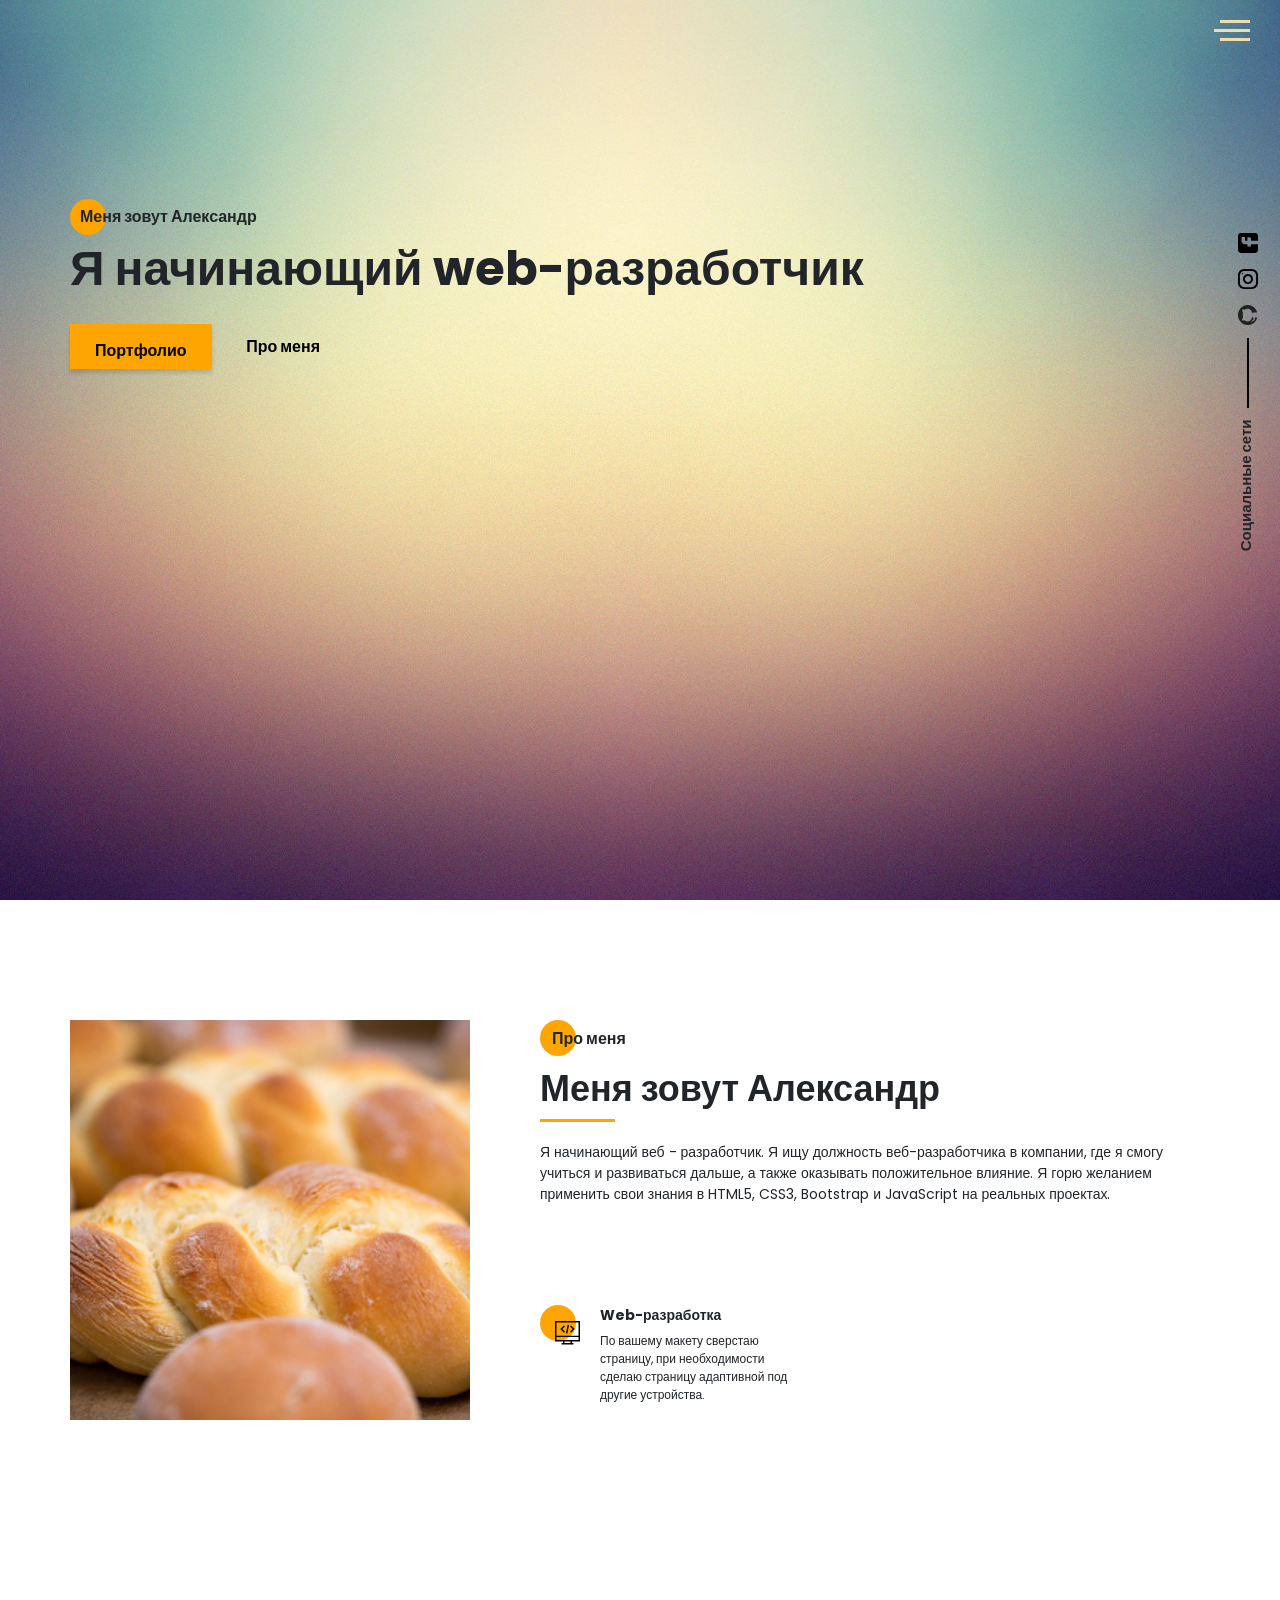
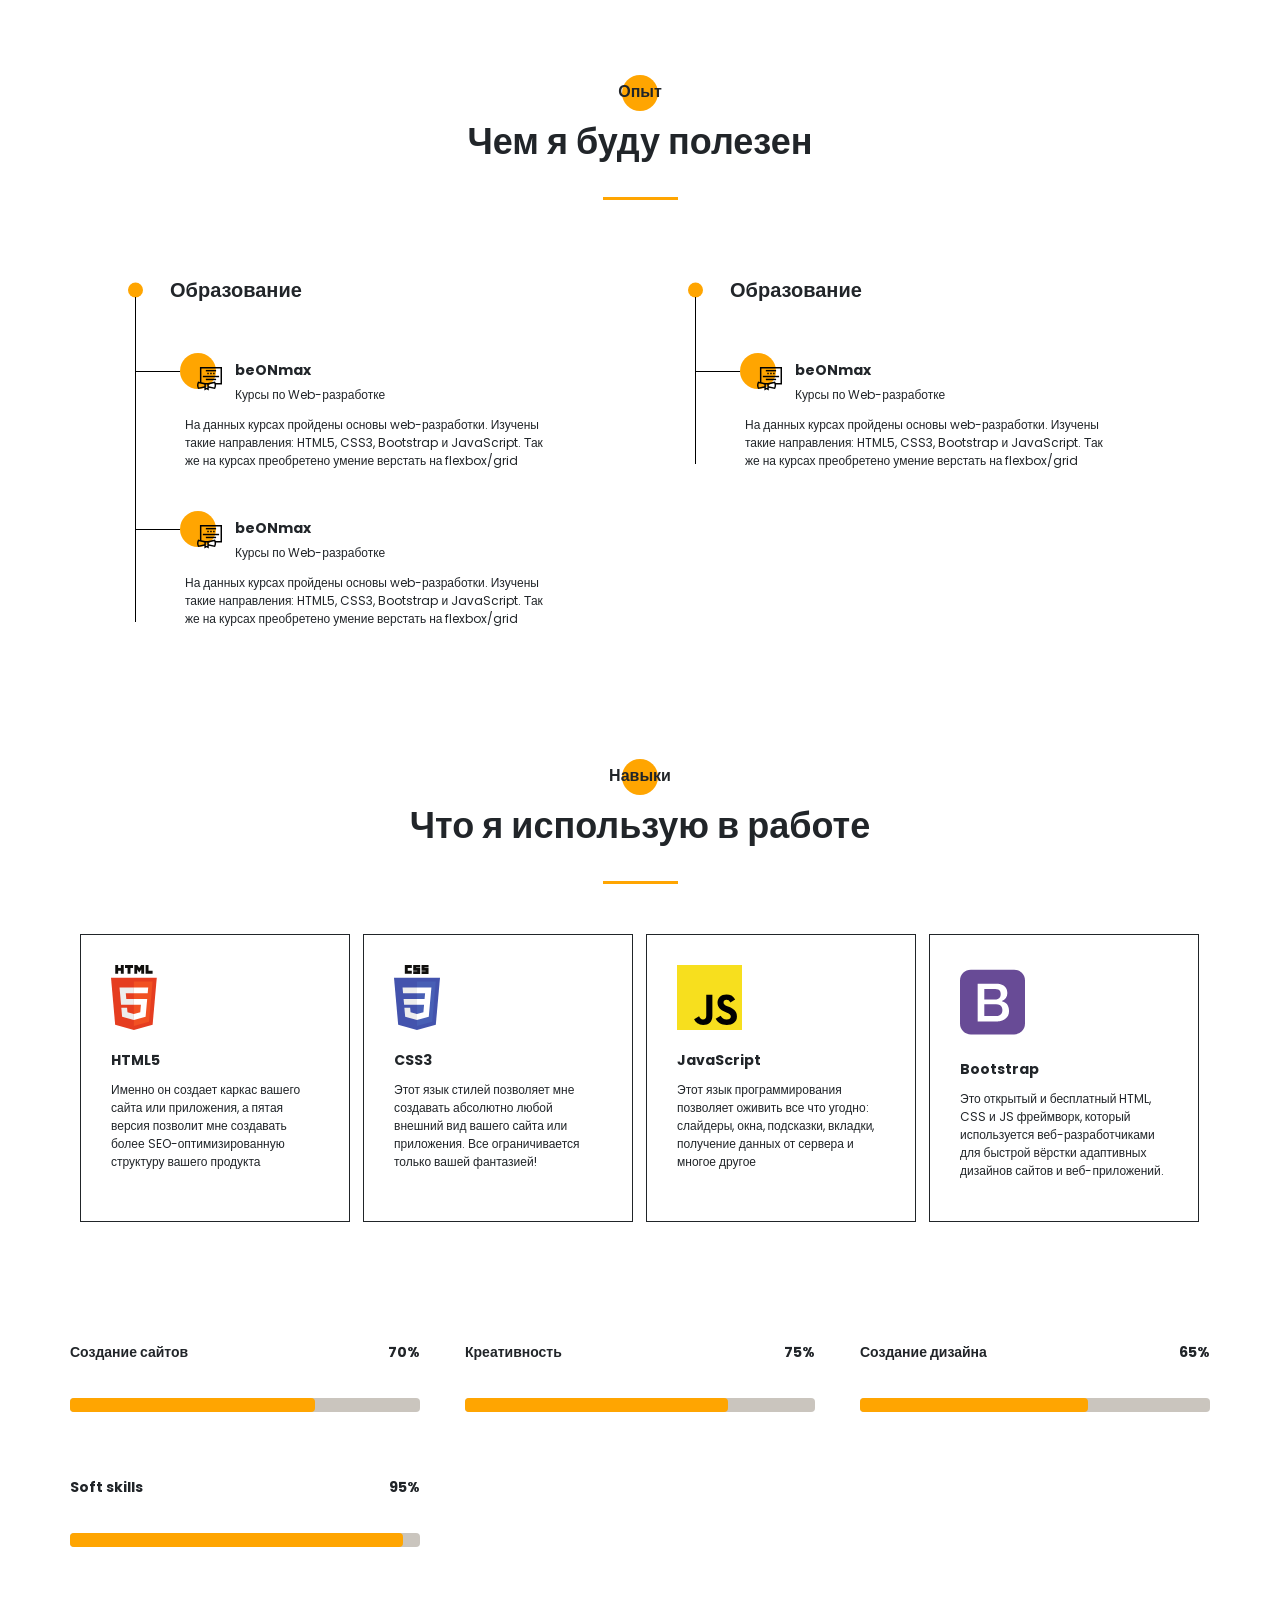
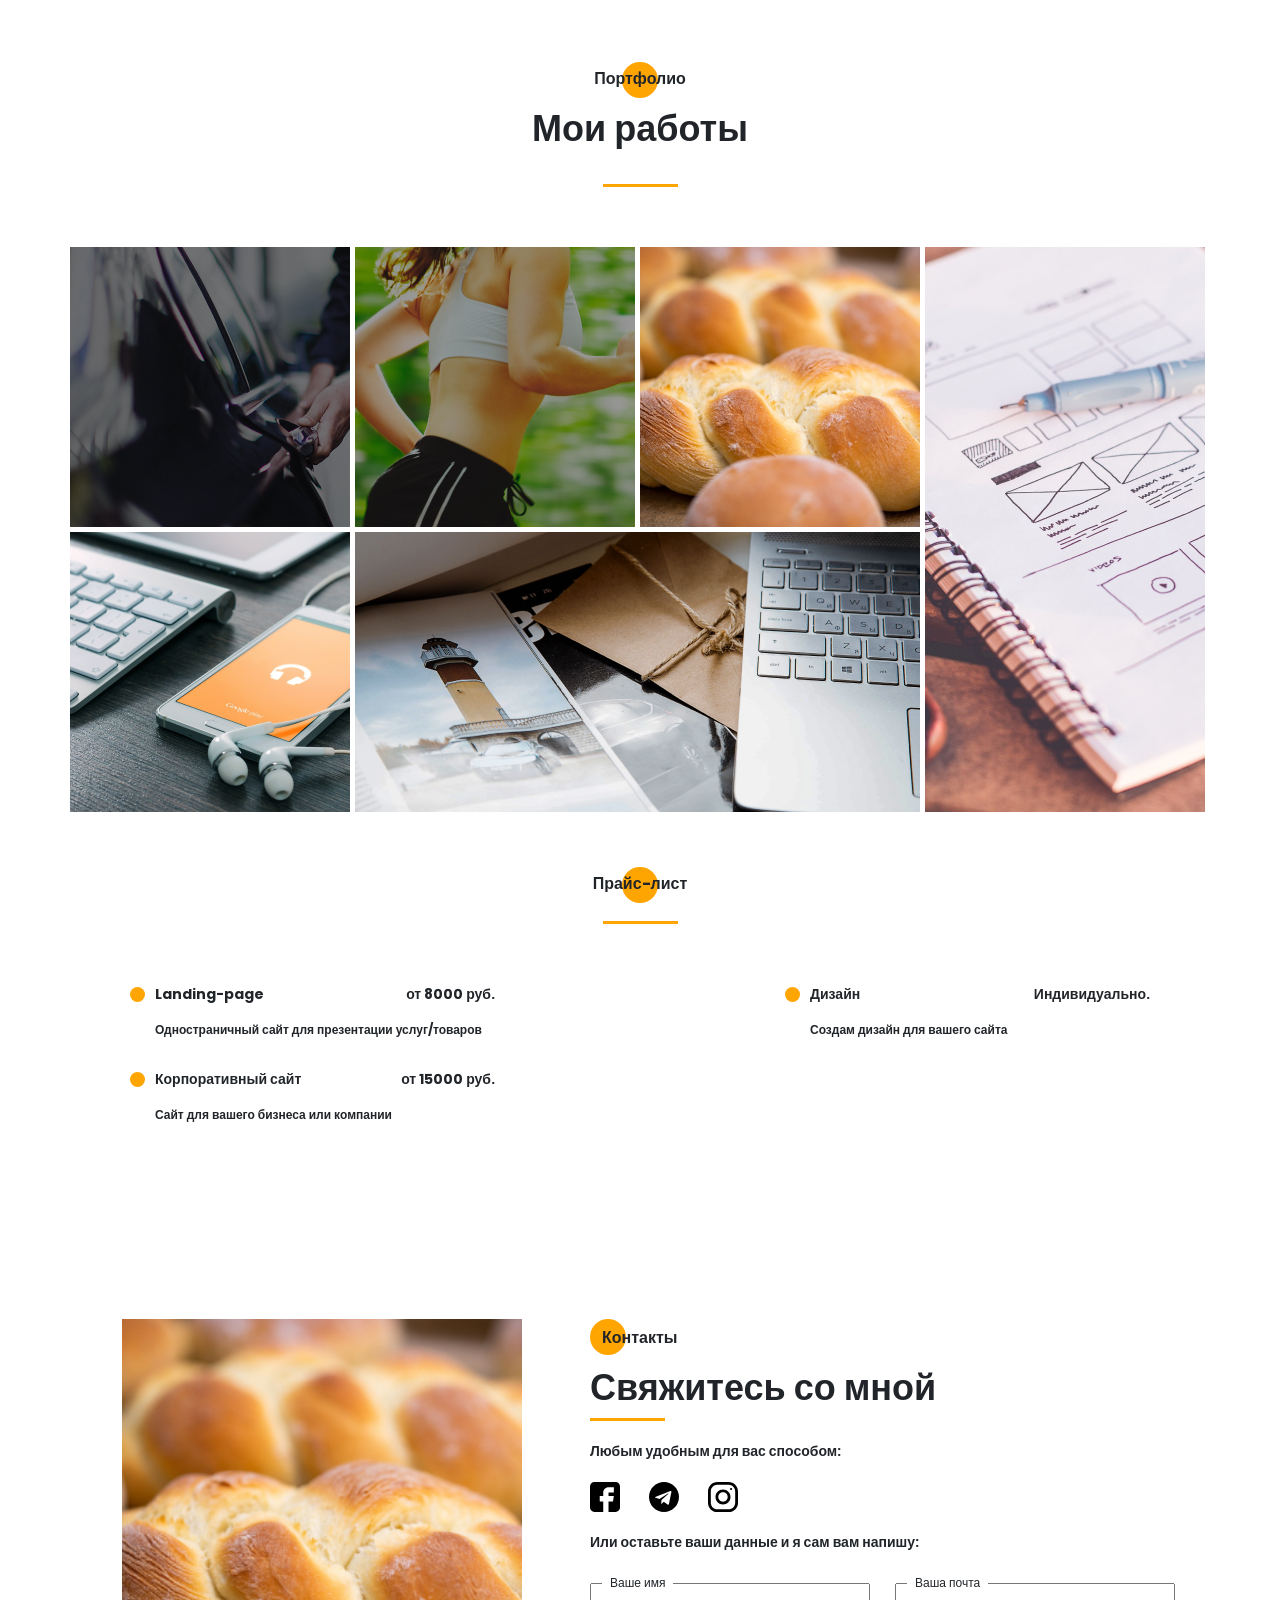
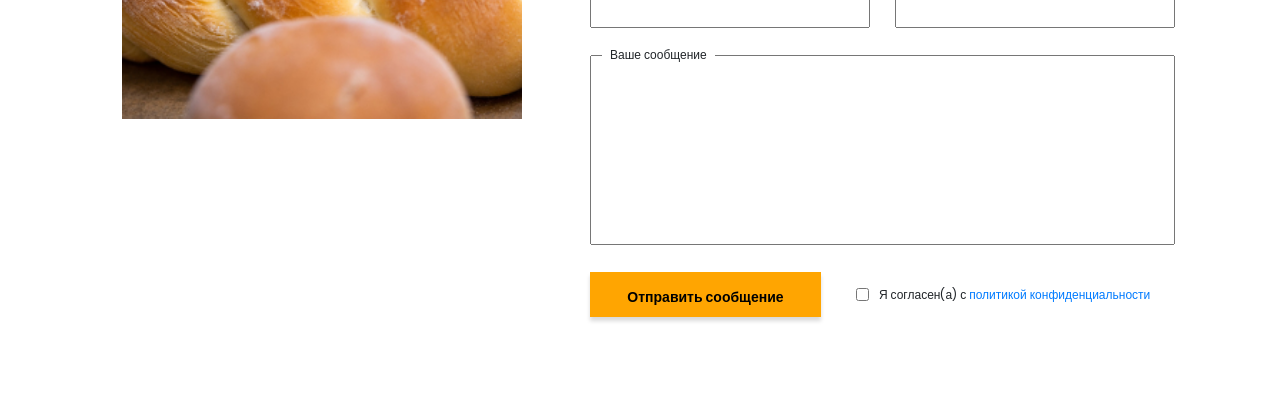
==== commit 175977cd: "Update index.html" ====
--- a/src/index.html
+++ b/src/index.html
@@ -366,7 +366,7 @@
                         
                     </div>
                     <div class="title title__fz14 contacts__text">
-                        Или оставьте ваши данные и я сама вам напишу:
+                        Или оставьте ваши данные и я сам вам напишу:
                     </div>
 
                     <form action="#" class="contacts__form">
@@ -397,4 +397,4 @@
     </section>
     <script src="js/script.js"></script>
 </body>
-</html>+</html>
